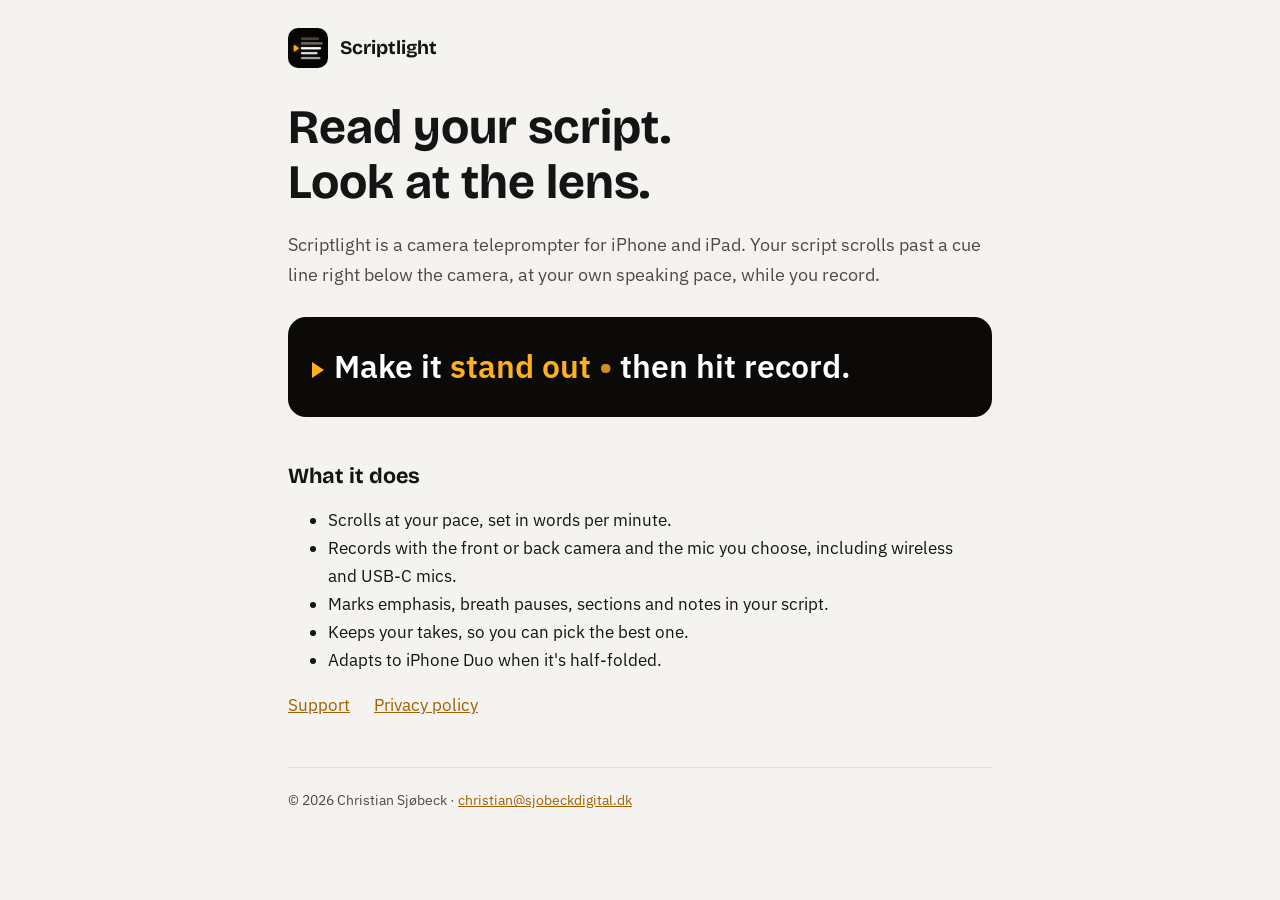
==== index.html @ 6d7af167 "Scriptlight website: home, privacy policy, support Co-Authored-By: Claude Opus 5.5 <noreply@anthropi" ====
<!doctype html>
<html lang="en">
<head>
<meta charset="utf-8">
<meta name="viewport" content="width=device-width, initial-scale=1">
<title>Scriptlight</title>
<meta name="description" content="Scriptlight is a camera teleprompter for iPhone and iPad. Read your script next to the lens while you record.">
<link rel="stylesheet" href="https://fonts.googleapis.com/css2?family=Bricolage+Grotesque:opsz,wght@12..96,700&family=IBM+Plex+Sans:wght@400;600&display=swap">
<link rel="stylesheet" href="style.css">
<link rel="icon" href="icon.png">
</head>
<body>
<header><a href="./"><img src="icon.png" alt=""><span>Scriptlight</span></a></header>
<main>
  <h1>Read your script. Look at the lens.</h1>
  <p class="lede">Scriptlight is a camera teleprompter for iPhone and iPad. Your script scrolls past a cue line right below the camera, at your own speaking pace, while you record.</p>

  <div class="stage" aria-label="Example of a script in the prompter">
    <span class="cue" aria-hidden="true"></span>Make it <em>stand out</em> <span class="dot">•</span> then hit record.
  </div>

  <h2>What it does</h2>
  <ul>
    <li>Scrolls at your pace, set in words per minute.</li>
    <li>Records with the front or back camera and the mic you choose, including wireless and USB-C mics.</li>
    <li>Marks emphasis, breath pauses, sections and notes in your script.</li>
    <li>Keeps your takes, so you can pick the best one.</li>
    <li>Adapts to iPhone Duo when it's half-folded.</li>
  </ul>

  <div class="links">
    <a href="support/">Support</a>
    <a href="privacy/">Privacy policy</a>
  </div>
</main>
<footer>© 2026 Christian Sjøbeck · <a href="mailto:christian@sjobeckdigital.dk">christian@sjobeckdigital.dk</a></footer>
</body>
</html>
---- style.css ----
/* Scriptlight site: the app's Studio look. Light and dark follow the visitor's system. */
:root {
  --bg: #f5f3f0;
  --card: #ffffff;
  --fg: #141414;
  --muted: #4d4a46;
  --line: #e2ded8;
  --cue: #a35f00;         /* deep amber: passes text contrast on light */
  --cue-fill: #ffb021;
  --stage: #0b0a09;
  --display: "Bricolage Grotesque", "Avenir Next", system-ui, sans-serif;
  --body: "IBM Plex Sans", -apple-system, "Segoe UI", sans-serif;
  color-scheme: light;
}
@media (prefers-color-scheme: dark) {
  :root {
    --bg: #0b0a09;
    --card: #171513;
    --fg: #f4efe8;
    --muted: #b3aba1;
    --line: #2a2622;
    --cue: #ffb021;
    color-scheme: dark;
  }
}
* { box-sizing: border-box; }
body {
  margin: 0;
  background: var(--bg);
  color: var(--fg);
  font: 400 1.0625rem/1.65 var(--body);
  padding-inline: 20px;
}
main, header, footer { max-width: 44rem; margin: 0 auto; }
header { padding-block: 28px 8px; display: flex; align-items: center; gap: 12px; }
header a { color: inherit; text-decoration: none; display: flex; align-items: center; gap: 12px; }
header img { width: 40px; height: 40px; border-radius: 10px; }
header span { font: 700 1.2rem/1 var(--display); }
main { padding-block: 24px 48px; }
h1, h2, h3 { font-family: var(--display); line-height: 1.15; text-wrap: balance; }
h1 { font-size: clamp(2rem, 6vw, 3rem); margin: 0 0 12px; }
h2 { font-size: 1.35rem; margin: 2.2em 0 0.5em; }
h3 { font-size: 1.05rem; margin: 1.6em 0 0.3em; }
p, li { max-width: 65ch; }
a { color: var(--cue); }
a:focus-visible { outline: 2px solid var(--cue); outline-offset: 3px; border-radius: 3px; }
.lede { color: var(--muted); font-size: 1.15rem; }
.updated { color: var(--muted); font-size: 0.9rem; }
.cue { display: inline-block; width: 0; height: 0; border-top: 8px solid transparent;
       border-bottom: 8px solid transparent; border-left: 12px solid var(--cue-fill); margin-right: 10px; }
.stage {
  background: var(--stage); color: #fff; border-radius: 18px; padding: 28px 24px;
  font: 600 clamp(1.4rem, 4vw, 2rem)/1.35 var(--body); margin: 28px 0;
}
.stage em { color: var(--cue-fill); font-style: normal; }
.stage .dot { color: var(--cue-fill); opacity: 0.8; }
.card { background: var(--card); border: 1px solid var(--line); border-radius: 14px; padding: 18px 20px; margin: 16px 0; }
.links { display: flex; flex-wrap: wrap; gap: 10px 24px; }
footer { border-top: 1px solid var(--line); padding-block: 20px 36px; color: var(--muted); font-size: 0.9rem; }
code { font-size: 0.95em; }
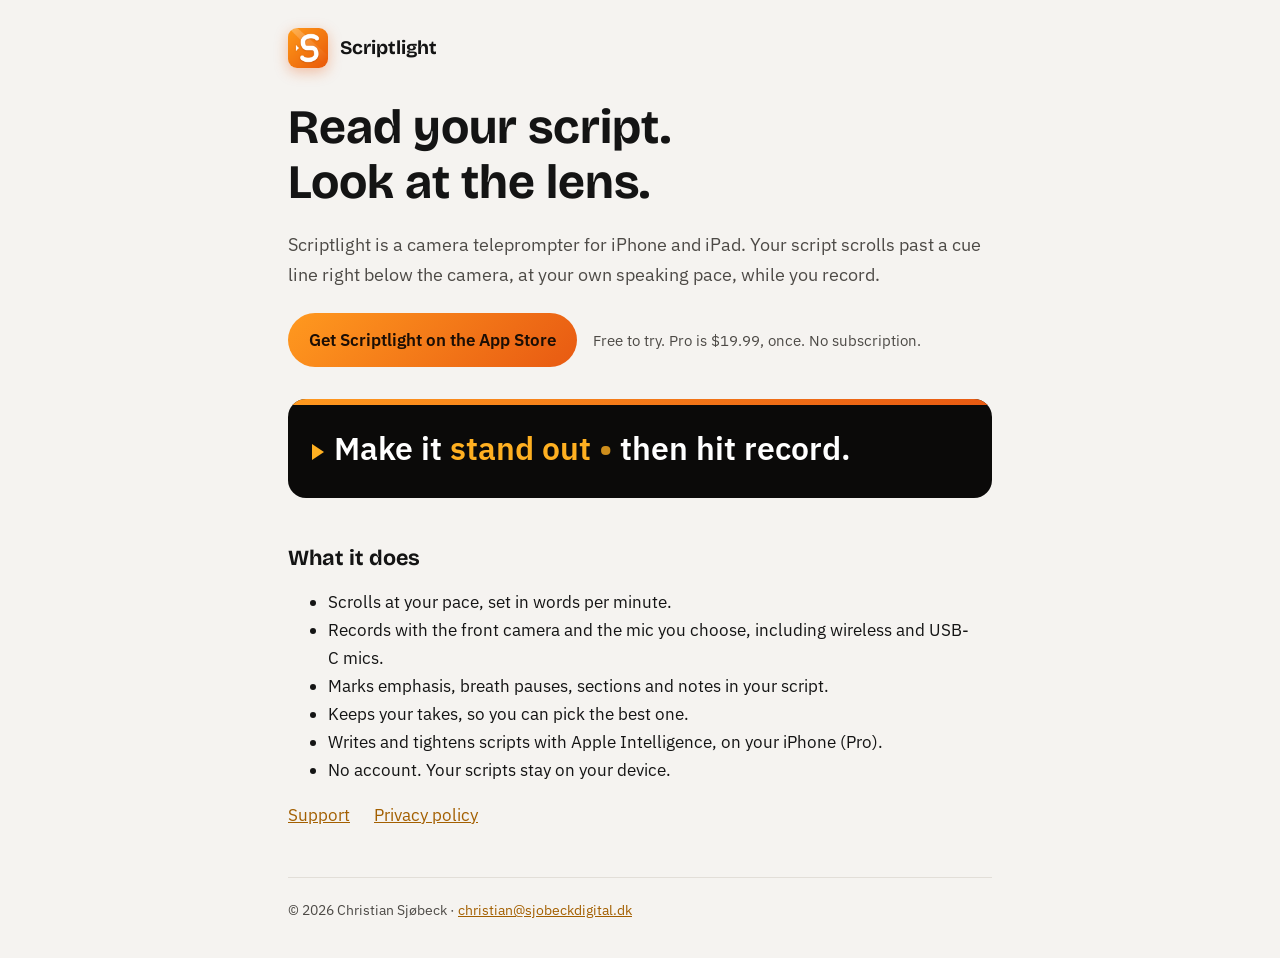
==== commit 2a699736: "Launch: App Store link and banner, honest 1.0 feature list (front camera only, no Duo yet) Co-Author" ====
--- a/index.html
+++ b/index.html
@@ -8,12 +8,18 @@
 <link rel="stylesheet" href="https://fonts.googleapis.com/css2?family=Bricolage+Grotesque:opsz,wght@12..96,700&family=IBM+Plex+Sans:wght@400;600&display=swap">
 <link rel="stylesheet" href="style.css">
 <link rel="icon" href="icon.png">
+<meta name="apple-itunes-app" content="app-id=6819196935">
 </head>
 <body>
 <header><a href="./"><img src="icon.png" alt=""><span>Scriptlight</span></a></header>
 <main>
   <h1>Read your script. Look at the lens.</h1>
   <p class="lede">Scriptlight is a camera teleprompter for iPhone and iPad. Your script scrolls past a cue line right below the camera, at your own speaking pace, while you record.</p>
+
+  <p class="get">
+    <a class="store" href="https://apps.apple.com/app/id6819196935">Get Scriptlight on the App Store</a>
+    <span class="price">Free to try. Pro is $19.99, once. No subscription.</span>
+  </p>
 
   <div class="stage" aria-label="Example of a script in the prompter">
     <span class="cue" aria-hidden="true"></span>Make it <em>stand out</em> <span class="dot">•</span> then hit record.
@@ -22,10 +28,11 @@
   <h2>What it does</h2>
   <ul>
     <li>Scrolls at your pace, set in words per minute.</li>
-    <li>Records with the front or back camera and the mic you choose, including wireless and USB-C mics.</li>
+    <li>Records with the front camera and the mic you choose, including wireless and USB-C mics.</li>
     <li>Marks emphasis, breath pauses, sections and notes in your script.</li>
     <li>Keeps your takes, so you can pick the best one.</li>
-    <li>Adapts to iPhone Duo when it's half-folded.</li>
+    <li>Writes and tightens scripts with Apple Intelligence, on your iPhone (Pro).</li>
+    <li>No account. Your scripts stay on your device.</li>
   </ul>
 
   <div class="links">
--- a/style.css
+++ b/style.css
@@ -7,6 +7,7 @@
   --line: #e2ded8;
   --cue: #a35f00;         /* deep amber: passes text contrast on light */
   --cue-fill: #ffb021;
+  --brand: linear-gradient(135deg, #ff991f, #e85a12);  /* shared with the app icon */
   --stage: #0b0a09;
   --display: "Bricolage Grotesque", "Avenir Next", system-ui, sans-serif;
   --body: "IBM Plex Sans", -apple-system, "Segoe UI", sans-serif;
@@ -34,7 +35,7 @@
 main, header, footer { max-width: 44rem; margin: 0 auto; }
 header { padding-block: 28px 8px; display: flex; align-items: center; gap: 12px; }
 header a { color: inherit; text-decoration: none; display: flex; align-items: center; gap: 12px; }
-header img { width: 40px; height: 40px; border-radius: 10px; }
+header img { width: 40px; height: 40px; border-radius: 9px; box-shadow: 0 4px 14px rgba(232, 90, 18, 0.35); }
 header span { font: 700 1.2rem/1 var(--display); }
 main { padding-block: 24px 48px; }
 h1, h2, h3 { font-family: var(--display); line-height: 1.15; text-wrap: balance; }
@@ -53,8 +54,19 @@
   font: 600 clamp(1.4rem, 4vw, 2rem)/1.35 var(--body); margin: 28px 0;
 }
 .stage em { color: var(--cue-fill); font-style: normal; }
+/* Brand gradient bar along the top of the stage; keeps the rounded corners. */
+.stage { position: relative; overflow: hidden; }
+.stage::before { content: ""; position: absolute; inset: 0 0 auto 0; height: 6px; background: var(--brand); }
 .stage .dot { color: var(--cue-fill); opacity: 0.8; }
 .card { background: var(--card); border: 1px solid var(--line); border-radius: 14px; padding: 18px 20px; margin: 16px 0; }
 .links { display: flex; flex-wrap: wrap; gap: 10px 24px; }
 footer { border-top: 1px solid var(--line); padding-block: 20px 36px; color: var(--muted); font-size: 0.9rem; }
 code { font-size: 0.95em; }
+
+.get { display: flex; flex-wrap: wrap; align-items: center; gap: .5rem 1rem; margin: 1.5rem 0 2rem; }
+.store {
+  display: inline-block; padding: .8rem 1.3rem; border-radius: 999px;
+  background: var(--brand); color: #1b0e05; font-weight: 600; text-decoration: none;
+}
+.store:focus-visible { outline: 3px solid var(--fg); outline-offset: 2px; }
+.price { color: var(--muted); font-size: .95rem; }
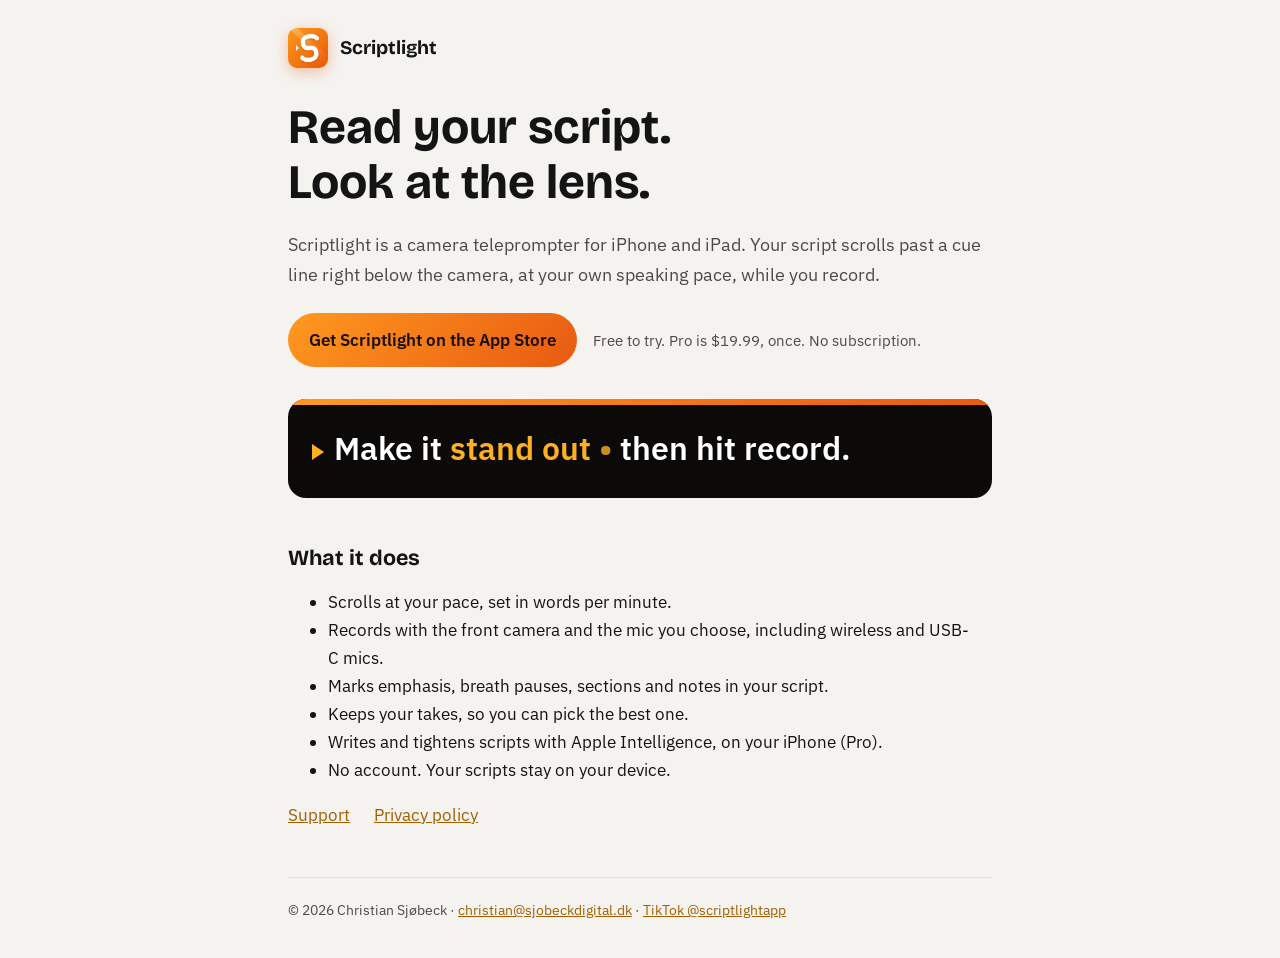
==== commit 3a6e2a9c: "Footer: TikTok @scriptlightapp Co-Authored-By: Claude Opus 5.5 <noreply@anthropic.com> Claude-Sessio" ====
--- a/index.html
+++ b/index.html
@@ -17,7 +17,7 @@
   <p class="lede">Scriptlight is a camera teleprompter for iPhone and iPad. Your script scrolls past a cue line right below the camera, at your own speaking pace, while you record.</p>
 
   <p class="get">
-    <a class="store" href="https://apps.apple.com/app/id6819196935">Get Scriptlight on the App Store</a>
+    <a class="store" href="https://apps.apple.com/app/apple-store/id6819196935?pt=2129582&ct=website-launch&mt=8">Get Scriptlight on the App Store</a>
     <span class="price">Free to try. Pro is $19.99, once. No subscription.</span>
   </p>
 
@@ -40,6 +40,6 @@
     <a href="privacy/">Privacy policy</a>
   </div>
 </main>
-<footer>© 2026 Christian Sjøbeck · <a href="mailto:christian@sjobeckdigital.dk">christian@sjobeckdigital.dk</a></footer>
+<footer>© 2026 Christian Sjøbeck · <a href="mailto:christian@sjobeckdigital.dk">christian@sjobeckdigital.dk</a> · <a href="https://www.tiktok.com/@scriptlightapp">TikTok @scriptlightapp</a></footer>
 </body>
 </html>
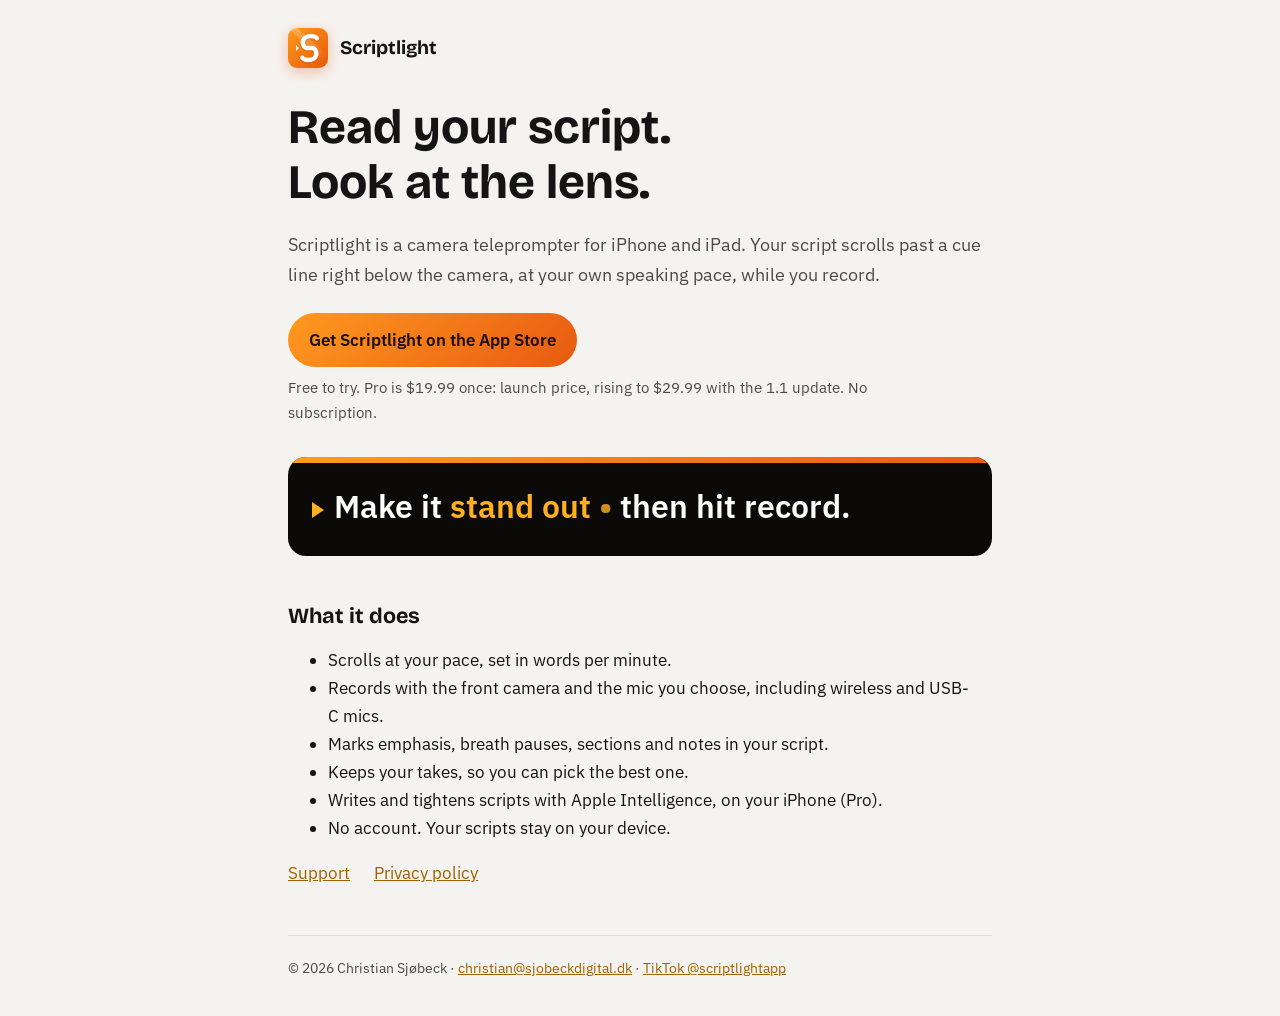
==== commit feb27157: "Launch price wording Co-Authored-By: Claude Opus 5.5 <noreply@anthropic.com> Claude-Session: https:/" ====
--- a/index.html
+++ b/index.html
@@ -18,7 +18,7 @@
 
   <p class="get">
     <a class="store" href="https://apps.apple.com/app/apple-store/id6819196935?pt=2129582&ct=website-launch&mt=8">Get Scriptlight on the App Store</a>
-    <span class="price">Free to try. Pro is $19.99, once. No subscription.</span>
+    <span class="price">Free to try. Pro is $19.99 once: launch price, rising to $29.99 with the 1.1 update. No subscription.</span>
   </p>
 
   <div class="stage" aria-label="Example of a script in the prompter">
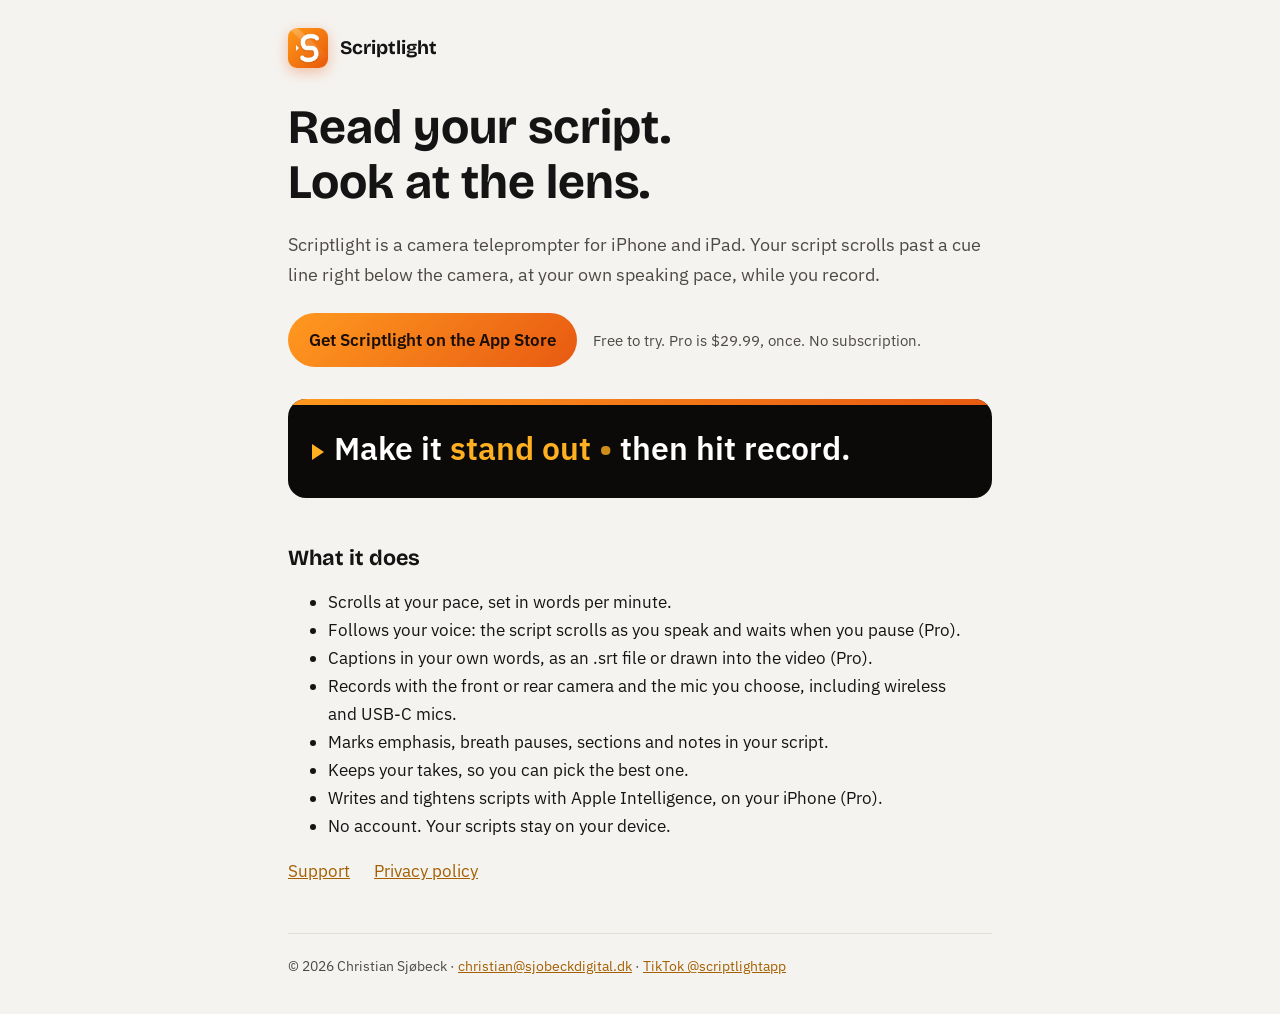
==== commit 1fb3023d: "1.1 is live: $29.99, voice follow, captions, rear camera Co-Authored-By: Claude Opus 5.5 <noreply@an" ====
--- a/index.html
+++ b/index.html
@@ -18,7 +18,7 @@
 
   <p class="get">
     <a class="store" href="https://apps.apple.com/app/apple-store/id6819196935?pt=2129582&ct=website-launch&mt=8">Get Scriptlight on the App Store</a>
-    <span class="price">Free to try. Pro is $19.99 once: launch price, rising to $29.99 with the 1.1 update. No subscription.</span>
+    <span class="price">Free to try. Pro is $29.99, once. No subscription.</span>
   </p>
 
   <div class="stage" aria-label="Example of a script in the prompter">
@@ -28,7 +28,9 @@
   <h2>What it does</h2>
   <ul>
     <li>Scrolls at your pace, set in words per minute.</li>
-    <li>Records with the front camera and the mic you choose, including wireless and USB-C mics.</li>
+    <li>Follows your voice: the script scrolls as you speak and waits when you pause (Pro).</li>
+    <li>Captions in your own words, as an .srt file or drawn into the video (Pro).</li>
+    <li>Records with the front or rear camera and the mic you choose, including wireless and USB-C mics.</li>
     <li>Marks emphasis, breath pauses, sections and notes in your script.</li>
     <li>Keeps your takes, so you can pick the best one.</li>
     <li>Writes and tightens scripts with Apple Intelligence, on your iPhone (Pro).</li>
